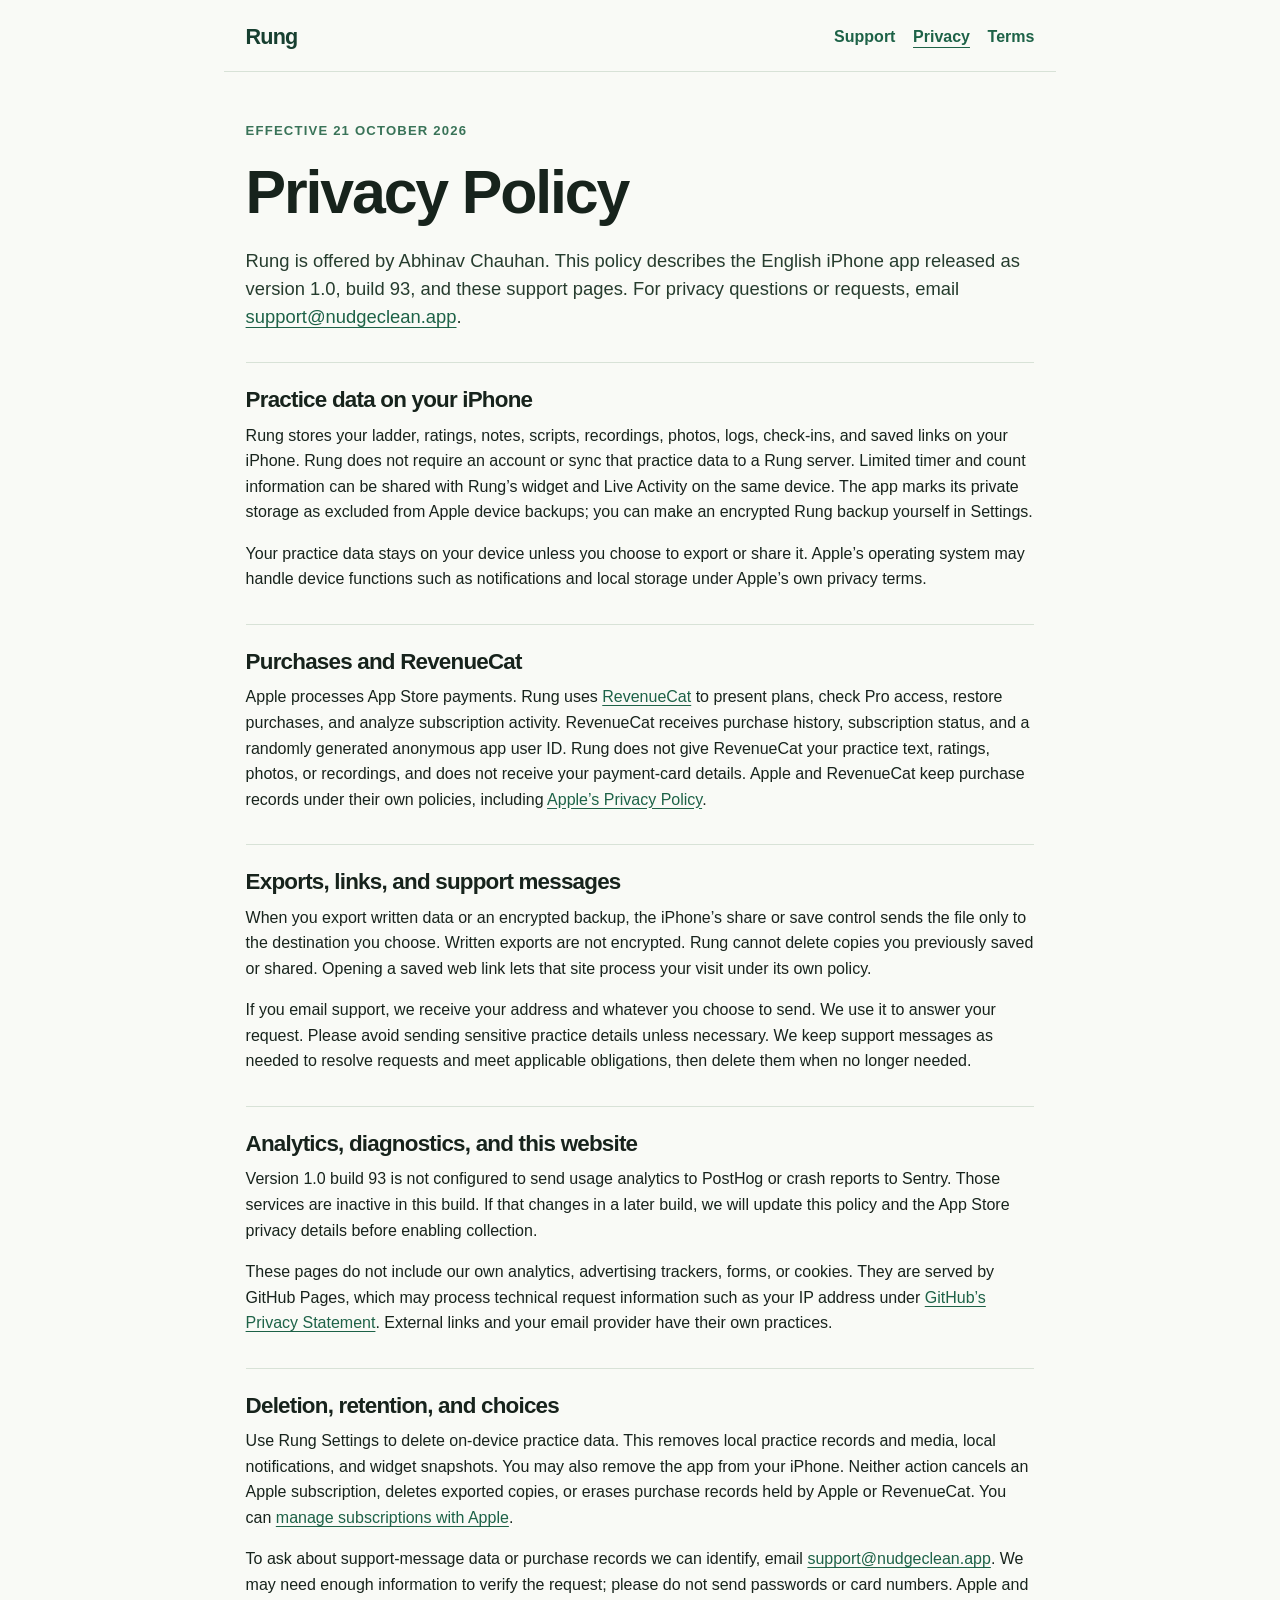
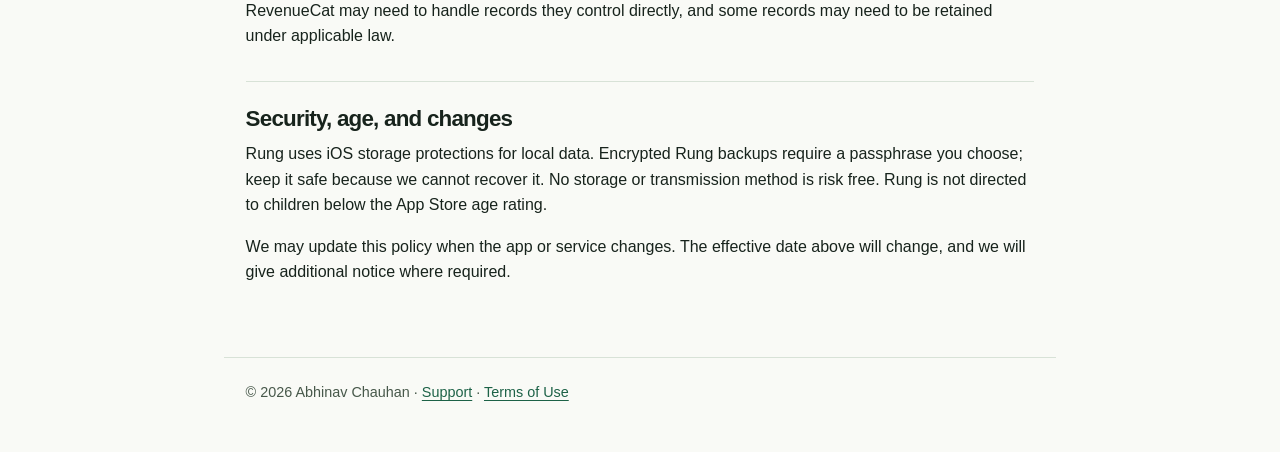
==== privacy.html @ 5bb9f36c "Publish Rung support, privacy, and terms pages" ====
<!doctype html>
<html lang="en">
<head>
  <meta charset="utf-8">
  <meta name="viewport" content="width=device-width, initial-scale=1">
  <meta name="description" content="How Rung handles practice data, purchases, and support requests.">
  <title>Privacy Policy · Rung</title>
  <link rel="stylesheet" href="style.css">
</head>
<body>
  <header class="site-header">
    <a class="brand" href="./">Rung</a>
    <nav aria-label="Site navigation"><a href="./">Support</a><a aria-current="page" href="privacy.html">Privacy</a><a href="terms.html">Terms</a></nav>
  </header>
  <main>
    <p class="eyebrow">Effective 21 October 2026</p>
    <h1>Privacy Policy</h1>
    <p class="lead">Rung is offered by Abhinav Chauhan. This policy describes the English iPhone app released as version 1.0, build 93, and these support pages. For privacy questions or requests, email <a href="mailto:support@nudgeclean.app?subject=Rung%20privacy">support@nudgeclean.app</a>.</p>
    <section><h2>Practice data on your iPhone</h2>
      <p>Rung stores your ladder, ratings, notes, scripts, recordings, photos, logs, check-ins, and saved links on your iPhone. Rung does not require an account or sync that practice data to a Rung server. Limited timer and count information can be shared with Rung’s widget and Live Activity on the same device. The app marks its private storage as excluded from Apple device backups; you can make an encrypted Rung backup yourself in Settings.</p>
      <p>Your practice data stays on your device unless you choose to export or share it. Apple’s operating system may handle device functions such as notifications and local storage under Apple’s own privacy terms.</p>
    </section>
    <section><h2>Purchases and RevenueCat</h2>
      <p>Apple processes App Store payments. Rung uses <a href="https://www.revenuecat.com/privacy/">RevenueCat</a> to present plans, check Pro access, restore purchases, and analyze subscription activity. RevenueCat receives purchase history, subscription status, and a randomly generated anonymous app user ID. Rung does not give RevenueCat your practice text, ratings, photos, or recordings, and does not receive your payment-card details. Apple and RevenueCat keep purchase records under their own policies, including <a href="https://www.apple.com/legal/privacy/">Apple’s Privacy Policy</a>.</p>
    </section>
    <section><h2>Exports, links, and support messages</h2>
      <p>When you export written data or an encrypted backup, the iPhone’s share or save control sends the file only to the destination you choose. Written exports are not encrypted. Rung cannot delete copies you previously saved or shared. Opening a saved web link lets that site process your visit under its own policy.</p>
      <p>If you email support, we receive your address and whatever you choose to send. We use it to answer your request. Please avoid sending sensitive practice details unless necessary. We keep support messages as needed to resolve requests and meet applicable obligations, then delete them when no longer needed.</p>
    </section>
    <section><h2>Analytics, diagnostics, and this website</h2>
      <p>Version 1.0 build 93 is not configured to send usage analytics to PostHog or crash reports to Sentry. Those services are inactive in this build. If that changes in a later build, we will update this policy and the App Store privacy details before enabling collection.</p>
      <p>These pages do not include our own analytics, advertising trackers, forms, or cookies. They are served by GitHub Pages, which may process technical request information such as your IP address under <a href="https://docs.github.com/en/site-policy/privacy-policies/github-general-privacy-statement">GitHub’s Privacy Statement</a>. External links and your email provider have their own practices.</p>
    </section>
    <section><h2>Deletion, retention, and choices</h2>
      <p>Use Rung Settings to delete on-device practice data. This removes local practice records and media, local notifications, and widget snapshots. You may also remove the app from your iPhone. Neither action cancels an Apple subscription, deletes exported copies, or erases purchase records held by Apple or RevenueCat. You can <a href="https://apps.apple.com/account/subscriptions">manage subscriptions with Apple</a>.</p>
      <p>To ask about support-message data or purchase records we can identify, email <a href="mailto:support@nudgeclean.app?subject=Rung%20data%20request">support@nudgeclean.app</a>. We may need enough information to verify the request; please do not send passwords or card numbers. Apple and RevenueCat may need to handle records they control directly, and some records may need to be retained under applicable law.</p>
    </section>
    <section><h2>Security, age, and changes</h2>
      <p>Rung uses iOS storage protections for local data. Encrypted Rung backups require a passphrase you choose; keep it safe because we cannot recover it. No storage or transmission method is risk free. Rung is not directed to children below the App Store age rating.</p>
      <p>We may update this policy when the app or service changes. The effective date above will change, and we will give additional notice where required.</p>
    </section>
  </main>
  <footer><p>© 2026 Abhinav Chauhan · <a href="./">Support</a> · <a href="terms.html">Terms of Use</a></p></footer>
</body>
</html>
---- style.css ----
:root{color-scheme:light;font-family:-apple-system,BlinkMacSystemFont,"Segoe UI",sans-serif;line-height:1.6;background:#f9faf6;color:#17231c}
*{box-sizing:border-box}
body{margin:0}
.site-header,main,footer{max-width:52rem;margin:auto;padding-left:1.35rem;padding-right:1.35rem}
.site-header{display:flex;justify-content:space-between;align-items:center;gap:1rem;padding-top:1.25rem;padding-bottom:1rem;border-bottom:1px solid #d8e2d7}
.brand{font-size:1.35rem;font-weight:800;letter-spacing:-.04em;color:#173f30;text-decoration:none}
nav{display:flex;gap:1.1rem;flex-wrap:wrap}
nav a{font-weight:600;text-decoration:none}
nav a[aria-current]{text-decoration:underline;text-underline-offset:.3em}
main{padding-top:2.6rem;padding-bottom:3.5rem}
h1,h2{line-height:1.18;letter-spacing:-.035em}
h1{font-size:clamp(2.3rem,6vw,3.8rem);margin:.25rem 0 1.15rem}
h2{font-size:1.4rem;margin:0 0 .55rem}
p{margin:.45rem 0 1rem}
.eyebrow{font-size:.82rem;font-weight:700;text-transform:uppercase;letter-spacing:.09em;color:#397358}
.lead{font-size:1.15rem;line-height:1.5;color:#263c2e}
section{border-top:1px solid #d8e2d7;padding-top:1.5rem;margin-top:2rem}
.notice{background:#edf4e9;border:0;border-radius:1rem;padding:1.4rem}
a{color:#1d6247;text-underline-offset:.2em;overflow-wrap:anywhere}
a:focus-visible{outline:3px solid #1d6247;outline-offset:3px}
footer{border-top:1px solid #d8e2d7;padding-top:1rem;padding-bottom:2rem;font-size:.9rem;color:#47584a}
@media(max-width:36rem){.site-header{align-items:flex-start;flex-direction:column}nav{gap:.9rem}main{padding-top:2rem}}
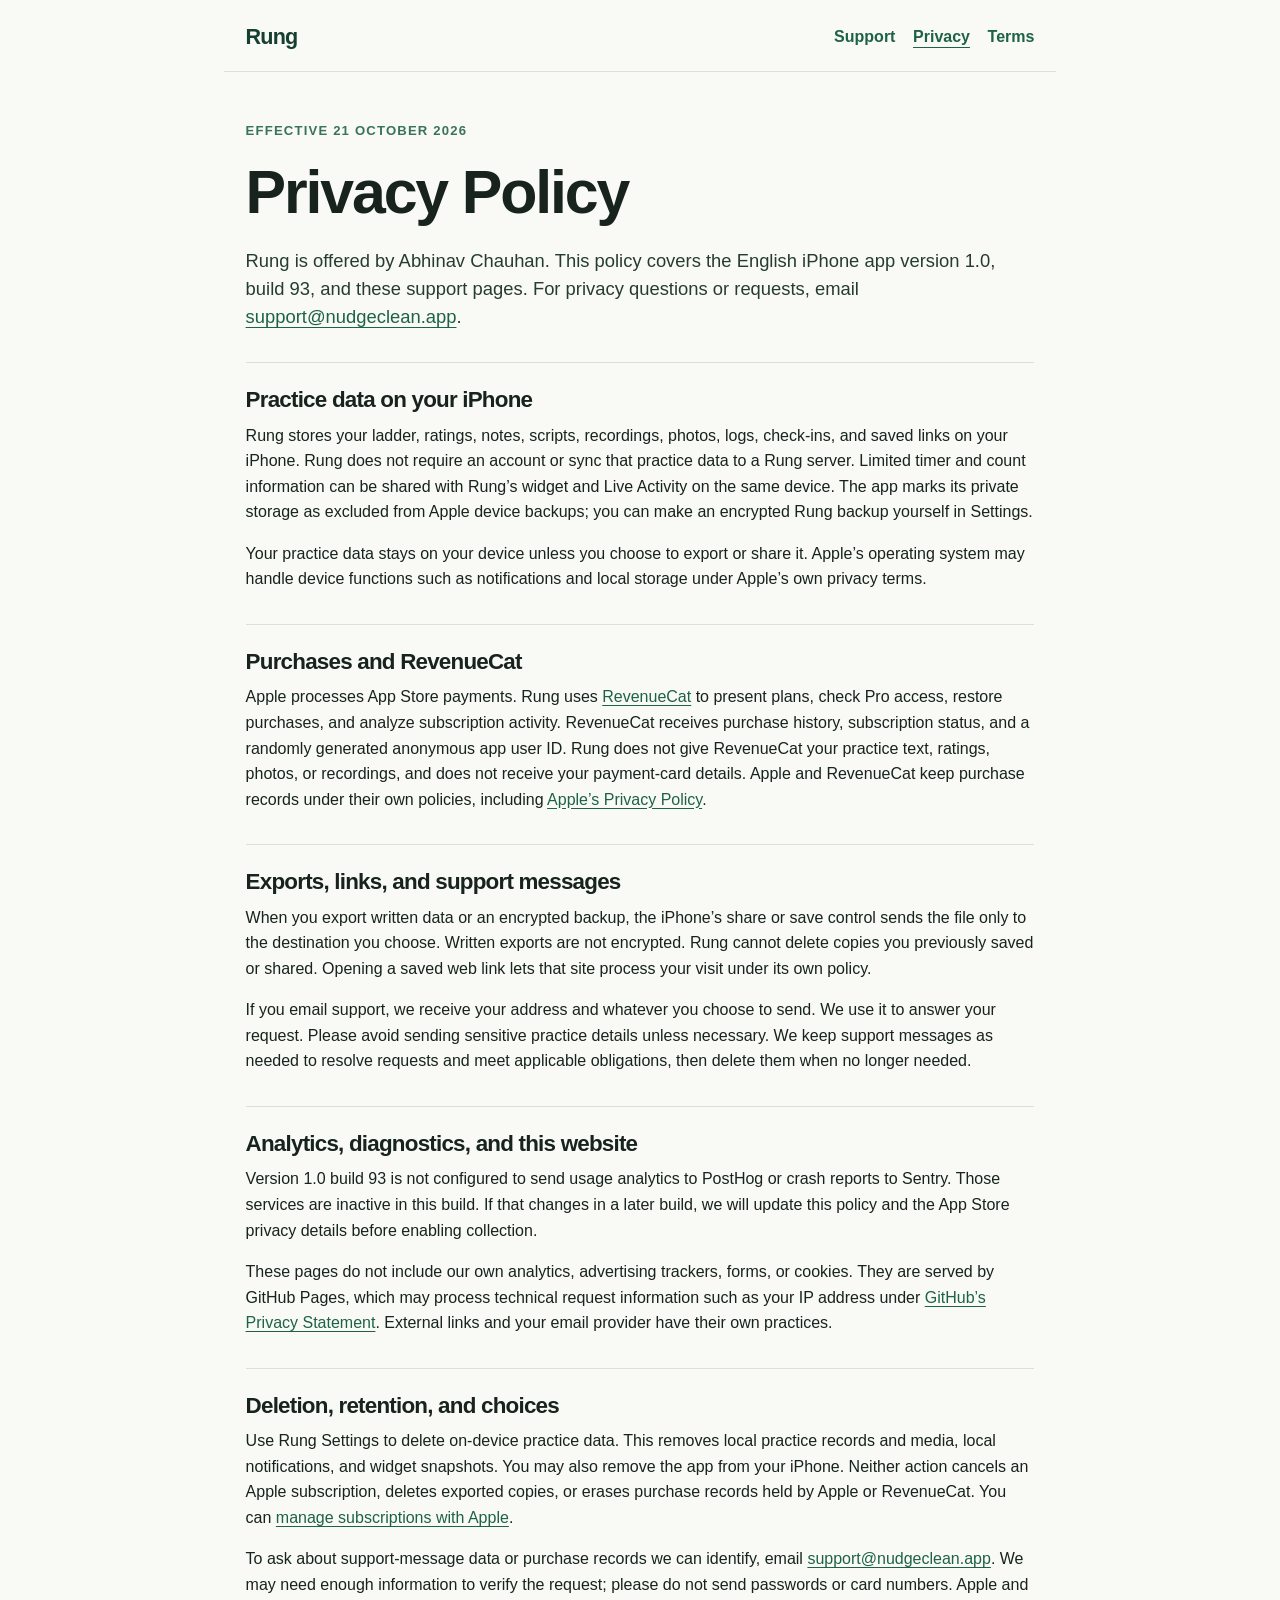
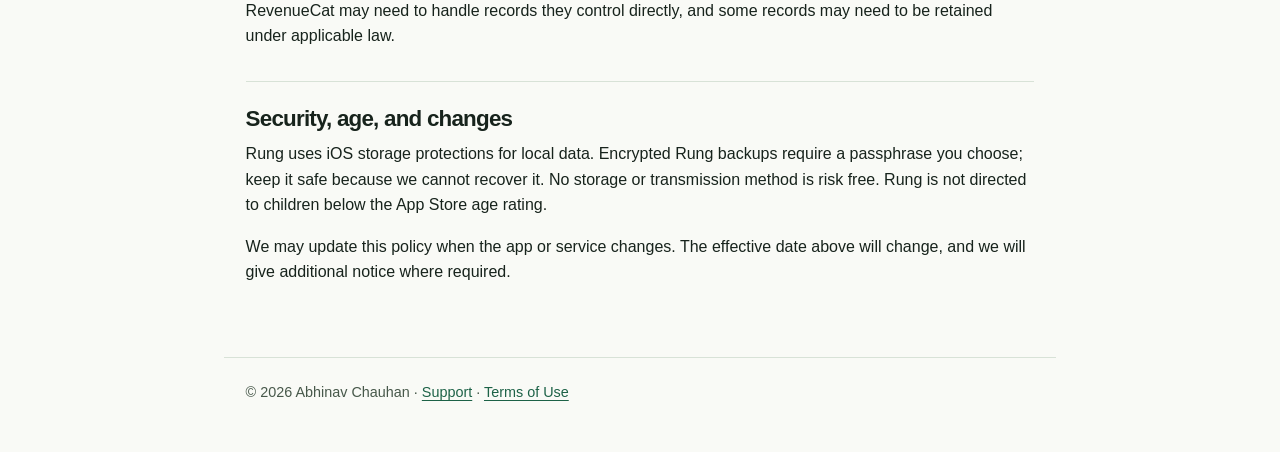
==== commit 2d099c00: "Clarify version covered by privacy policy" ====
--- a/privacy.html
+++ b/privacy.html
@@ -15,7 +15,7 @@
   <main>
     <p class="eyebrow">Effective 21 October 2026</p>
     <h1>Privacy Policy</h1>
-    <p class="lead">Rung is offered by Abhinav Chauhan. This policy describes the English iPhone app released as version 1.0, build 93, and these support pages. For privacy questions or requests, email <a href="mailto:support@nudgeclean.app?subject=Rung%20privacy">support@nudgeclean.app</a>.</p>
+    <p class="lead">Rung is offered by Abhinav Chauhan. This policy covers the English iPhone app version 1.0, build 93, and these support pages. For privacy questions or requests, email <a href="mailto:support@nudgeclean.app?subject=Rung%20privacy">support@nudgeclean.app</a>.</p>
     <section><h2>Practice data on your iPhone</h2>
       <p>Rung stores your ladder, ratings, notes, scripts, recordings, photos, logs, check-ins, and saved links on your iPhone. Rung does not require an account or sync that practice data to a Rung server. Limited timer and count information can be shared with Rung’s widget and Live Activity on the same device. The app marks its private storage as excluded from Apple device backups; you can make an encrypted Rung backup yourself in Settings.</p>
       <p>Your practice data stays on your device unless you choose to export or share it. Apple’s operating system may handle device functions such as notifications and local storage under Apple’s own privacy terms.</p>
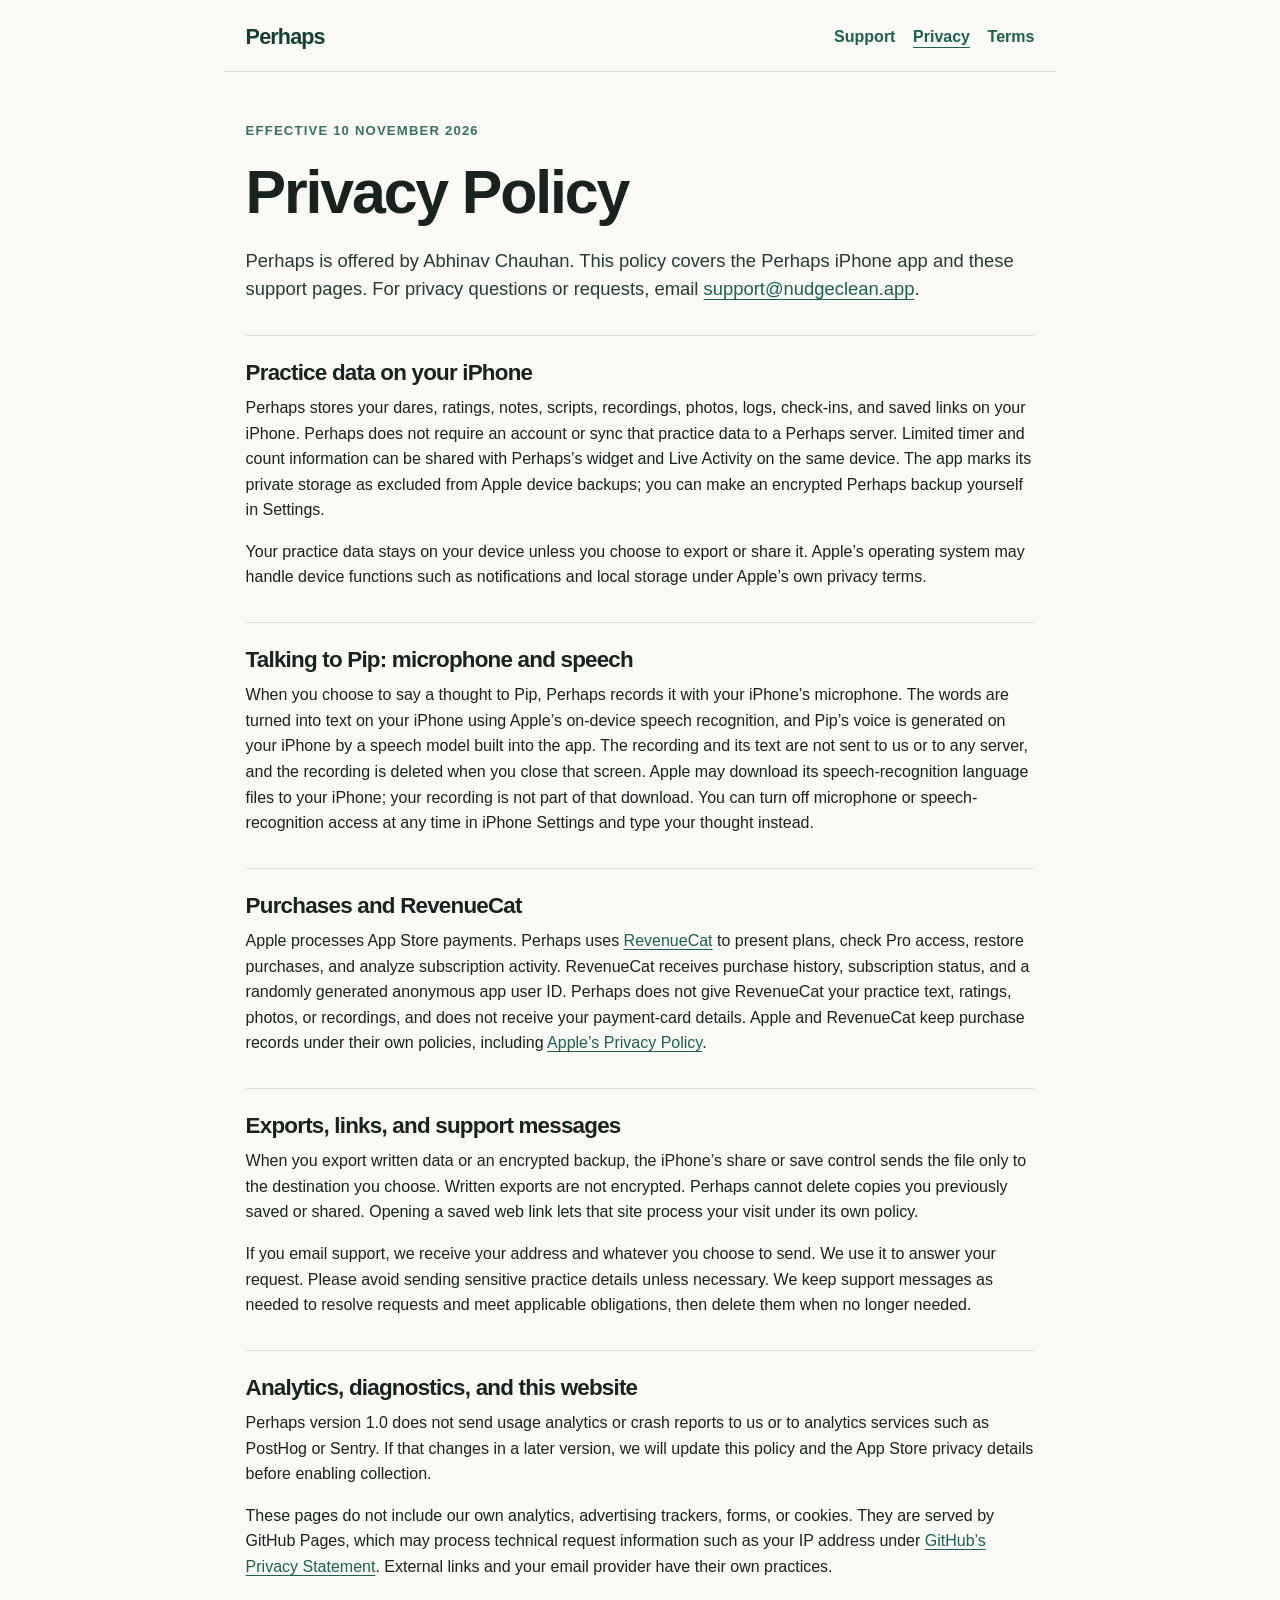
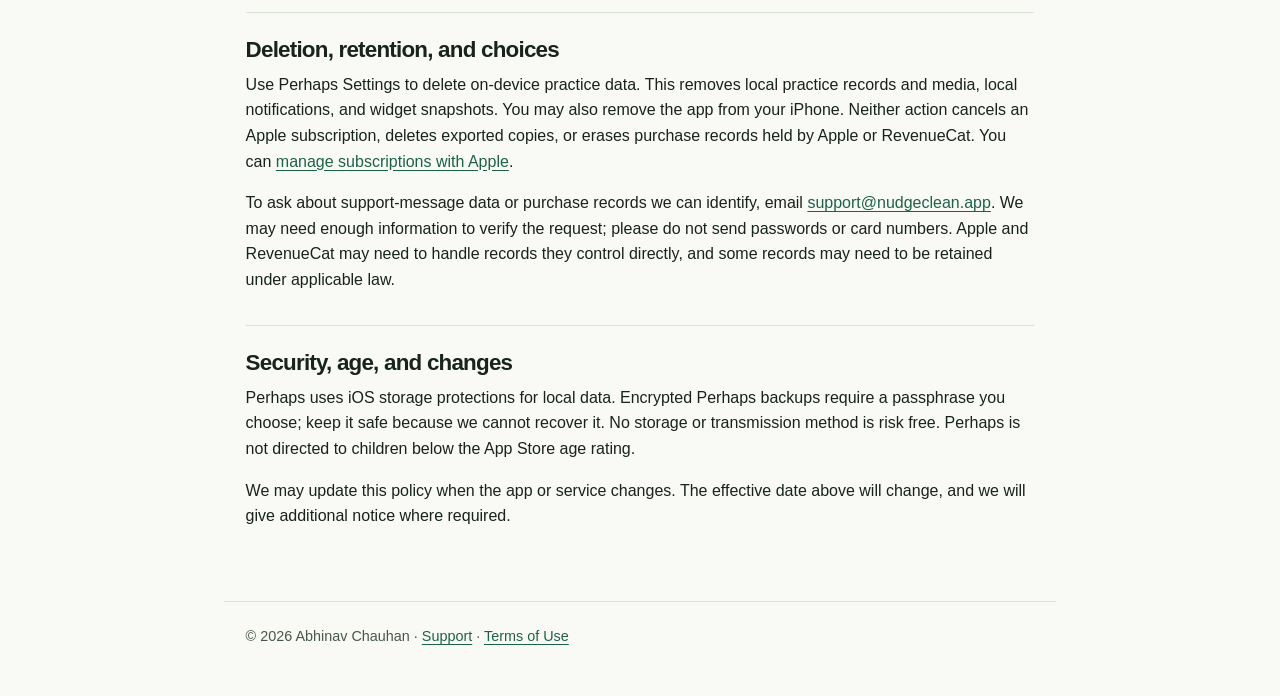
==== commit 9a7880de: "Rename support, privacy and terms pages to Perhaps; describe on-device Pip voice; drop lifetime plan" ====
--- a/privacy.html
+++ b/privacy.html
@@ -3,40 +3,43 @@
 <head>
   <meta charset="utf-8">
   <meta name="viewport" content="width=device-width, initial-scale=1">
-  <meta name="description" content="How Rung handles practice data, purchases, and support requests.">
-  <title>Privacy Policy · Rung</title>
+  <meta name="description" content="How Perhaps handles practice data, purchases, and support requests.">
+  <title>Privacy Policy · Perhaps</title>
   <link rel="stylesheet" href="style.css">
 </head>
 <body>
   <header class="site-header">
-    <a class="brand" href="./">Rung</a>
+    <a class="brand" href="./">Perhaps</a>
     <nav aria-label="Site navigation"><a href="./">Support</a><a aria-current="page" href="privacy.html">Privacy</a><a href="terms.html">Terms</a></nav>
   </header>
   <main>
-    <p class="eyebrow">Effective 21 October 2026</p>
+    <p class="eyebrow">Effective 10 November 2026</p>
     <h1>Privacy Policy</h1>
-    <p class="lead">Rung is offered by Abhinav Chauhan. This policy covers the English iPhone app version 1.0, build 93, and these support pages. For privacy questions or requests, email <a href="mailto:support@nudgeclean.app?subject=Rung%20privacy">support@nudgeclean.app</a>.</p>
+    <p class="lead">Perhaps is offered by Abhinav Chauhan. This policy covers the Perhaps iPhone app and these support pages. For privacy questions or requests, email <a href="mailto:support@nudgeclean.app?subject=Perhaps%20privacy">support@nudgeclean.app</a>.</p>
     <section><h2>Practice data on your iPhone</h2>
-      <p>Rung stores your ladder, ratings, notes, scripts, recordings, photos, logs, check-ins, and saved links on your iPhone. Rung does not require an account or sync that practice data to a Rung server. Limited timer and count information can be shared with Rung’s widget and Live Activity on the same device. The app marks its private storage as excluded from Apple device backups; you can make an encrypted Rung backup yourself in Settings.</p>
+      <p>Perhaps stores your dares, ratings, notes, scripts, recordings, photos, logs, check-ins, and saved links on your iPhone. Perhaps does not require an account or sync that practice data to a Perhaps server. Limited timer and count information can be shared with Perhaps’s widget and Live Activity on the same device. The app marks its private storage as excluded from Apple device backups; you can make an encrypted Perhaps backup yourself in Settings.</p>
       <p>Your practice data stays on your device unless you choose to export or share it. Apple’s operating system may handle device functions such as notifications and local storage under Apple’s own privacy terms.</p>
     </section>
+    <section><h2>Talking to Pip: microphone and speech</h2>
+      <p>When you choose to say a thought to Pip, Perhaps records it with your iPhone’s microphone. The words are turned into text on your iPhone using Apple’s on-device speech recognition, and Pip’s voice is generated on your iPhone by a speech model built into the app. The recording and its text are not sent to us or to any server, and the recording is deleted when you close that screen. Apple may download its speech-recognition language files to your iPhone; your recording is not part of that download. You can turn off microphone or speech-recognition access at any time in iPhone Settings and type your thought instead.</p>
+    </section>
     <section><h2>Purchases and RevenueCat</h2>
-      <p>Apple processes App Store payments. Rung uses <a href="https://www.revenuecat.com/privacy/">RevenueCat</a> to present plans, check Pro access, restore purchases, and analyze subscription activity. RevenueCat receives purchase history, subscription status, and a randomly generated anonymous app user ID. Rung does not give RevenueCat your practice text, ratings, photos, or recordings, and does not receive your payment-card details. Apple and RevenueCat keep purchase records under their own policies, including <a href="https://www.apple.com/legal/privacy/">Apple’s Privacy Policy</a>.</p>
+      <p>Apple processes App Store payments. Perhaps uses <a href="https://www.revenuecat.com/privacy/">RevenueCat</a> to present plans, check Pro access, restore purchases, and analyze subscription activity. RevenueCat receives purchase history, subscription status, and a randomly generated anonymous app user ID. Perhaps does not give RevenueCat your practice text, ratings, photos, or recordings, and does not receive your payment-card details. Apple and RevenueCat keep purchase records under their own policies, including <a href="https://www.apple.com/legal/privacy/">Apple’s Privacy Policy</a>.</p>
     </section>
     <section><h2>Exports, links, and support messages</h2>
-      <p>When you export written data or an encrypted backup, the iPhone’s share or save control sends the file only to the destination you choose. Written exports are not encrypted. Rung cannot delete copies you previously saved or shared. Opening a saved web link lets that site process your visit under its own policy.</p>
+      <p>When you export written data or an encrypted backup, the iPhone’s share or save control sends the file only to the destination you choose. Written exports are not encrypted. Perhaps cannot delete copies you previously saved or shared. Opening a saved web link lets that site process your visit under its own policy.</p>
       <p>If you email support, we receive your address and whatever you choose to send. We use it to answer your request. Please avoid sending sensitive practice details unless necessary. We keep support messages as needed to resolve requests and meet applicable obligations, then delete them when no longer needed.</p>
     </section>
     <section><h2>Analytics, diagnostics, and this website</h2>
-      <p>Version 1.0 build 93 is not configured to send usage analytics to PostHog or crash reports to Sentry. Those services are inactive in this build. If that changes in a later build, we will update this policy and the App Store privacy details before enabling collection.</p>
+      <p>Perhaps version 1.0 does not send usage analytics or crash reports to us or to analytics services such as PostHog or Sentry. If that changes in a later version, we will update this policy and the App Store privacy details before enabling collection.</p>
       <p>These pages do not include our own analytics, advertising trackers, forms, or cookies. They are served by GitHub Pages, which may process technical request information such as your IP address under <a href="https://docs.github.com/en/site-policy/privacy-policies/github-general-privacy-statement">GitHub’s Privacy Statement</a>. External links and your email provider have their own practices.</p>
     </section>
     <section><h2>Deletion, retention, and choices</h2>
-      <p>Use Rung Settings to delete on-device practice data. This removes local practice records and media, local notifications, and widget snapshots. You may also remove the app from your iPhone. Neither action cancels an Apple subscription, deletes exported copies, or erases purchase records held by Apple or RevenueCat. You can <a href="https://apps.apple.com/account/subscriptions">manage subscriptions with Apple</a>.</p>
-      <p>To ask about support-message data or purchase records we can identify, email <a href="mailto:support@nudgeclean.app?subject=Rung%20data%20request">support@nudgeclean.app</a>. We may need enough information to verify the request; please do not send passwords or card numbers. Apple and RevenueCat may need to handle records they control directly, and some records may need to be retained under applicable law.</p>
+      <p>Use Perhaps Settings to delete on-device practice data. This removes local practice records and media, local notifications, and widget snapshots. You may also remove the app from your iPhone. Neither action cancels an Apple subscription, deletes exported copies, or erases purchase records held by Apple or RevenueCat. You can <a href="https://apps.apple.com/account/subscriptions">manage subscriptions with Apple</a>.</p>
+      <p>To ask about support-message data or purchase records we can identify, email <a href="mailto:support@nudgeclean.app?subject=Perhaps%20data%20request">support@nudgeclean.app</a>. We may need enough information to verify the request; please do not send passwords or card numbers. Apple and RevenueCat may need to handle records they control directly, and some records may need to be retained under applicable law.</p>
     </section>
     <section><h2>Security, age, and changes</h2>
-      <p>Rung uses iOS storage protections for local data. Encrypted Rung backups require a passphrase you choose; keep it safe because we cannot recover it. No storage or transmission method is risk free. Rung is not directed to children below the App Store age rating.</p>
+      <p>Perhaps uses iOS storage protections for local data. Encrypted Perhaps backups require a passphrase you choose; keep it safe because we cannot recover it. No storage or transmission method is risk free. Perhaps is not directed to children below the App Store age rating.</p>
       <p>We may update this policy when the app or service changes. The effective date above will change, and we will give additional notice where required.</p>
     </section>
   </main>
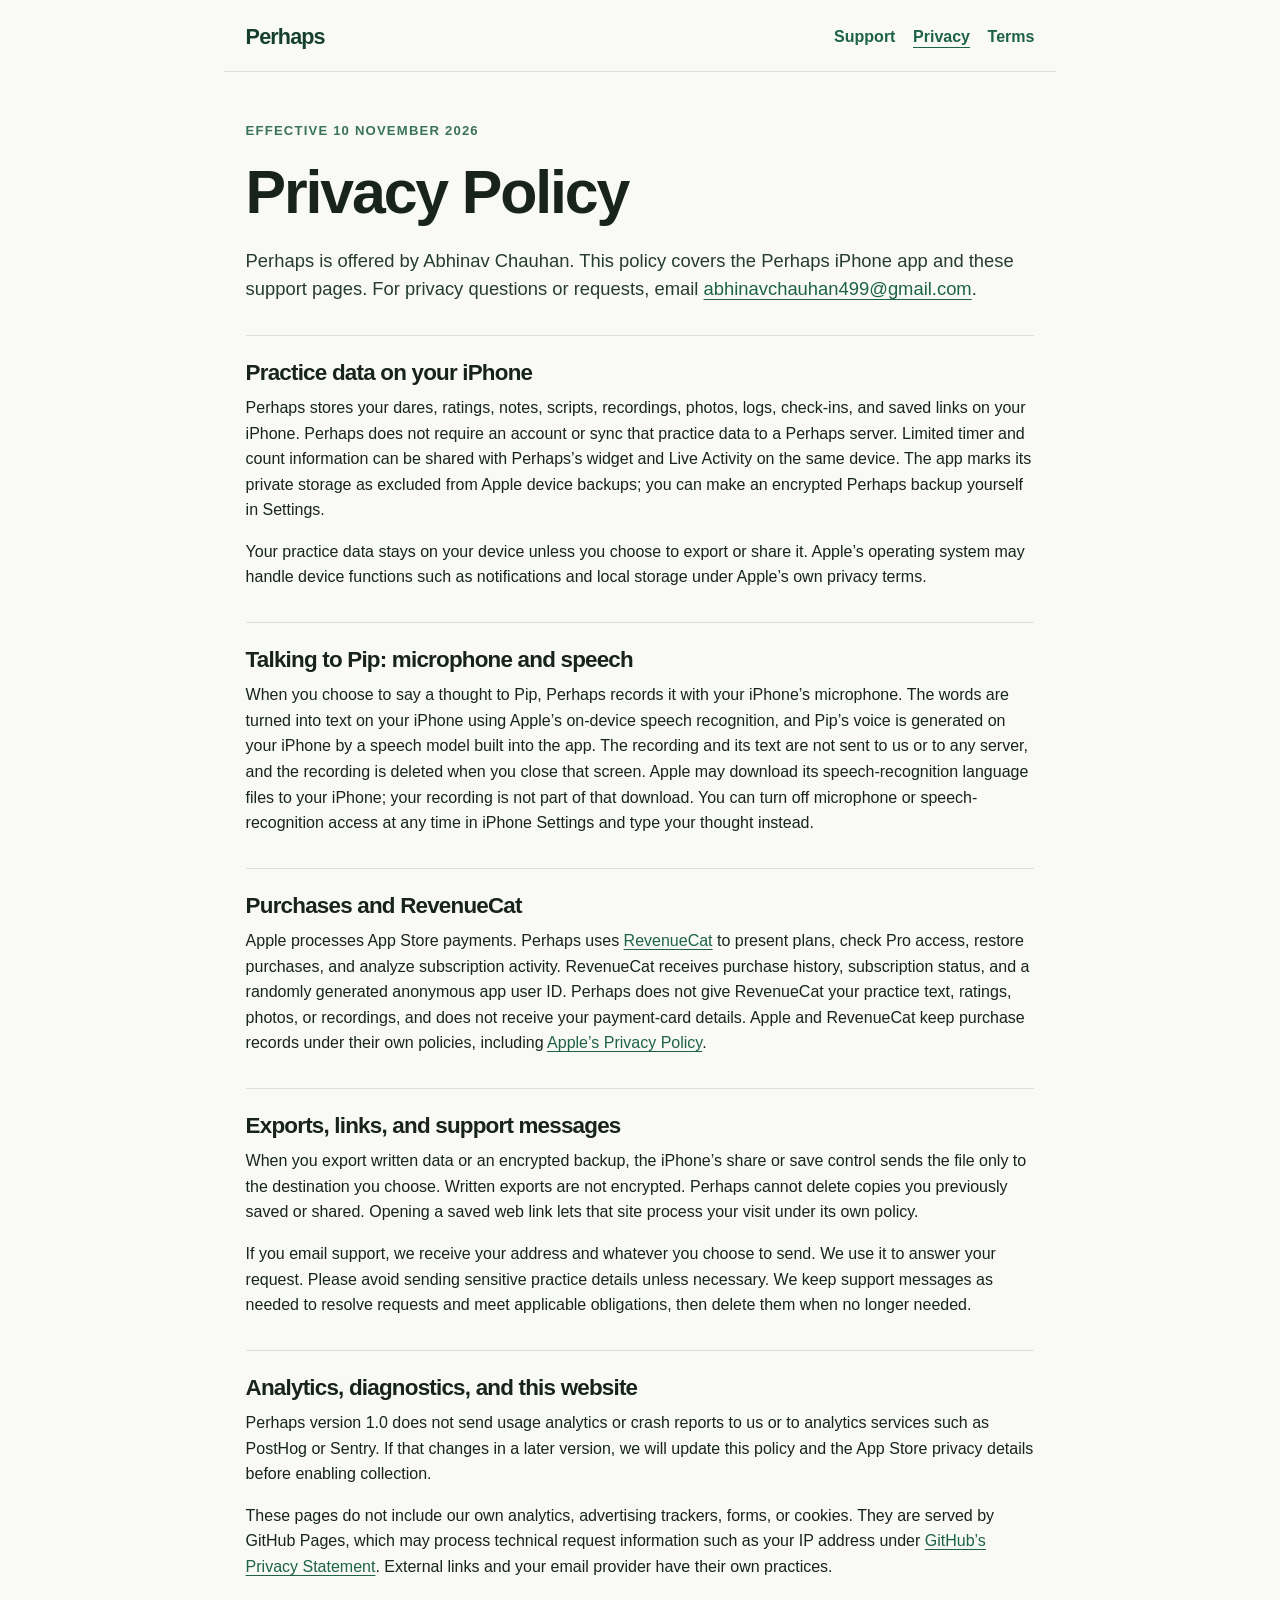
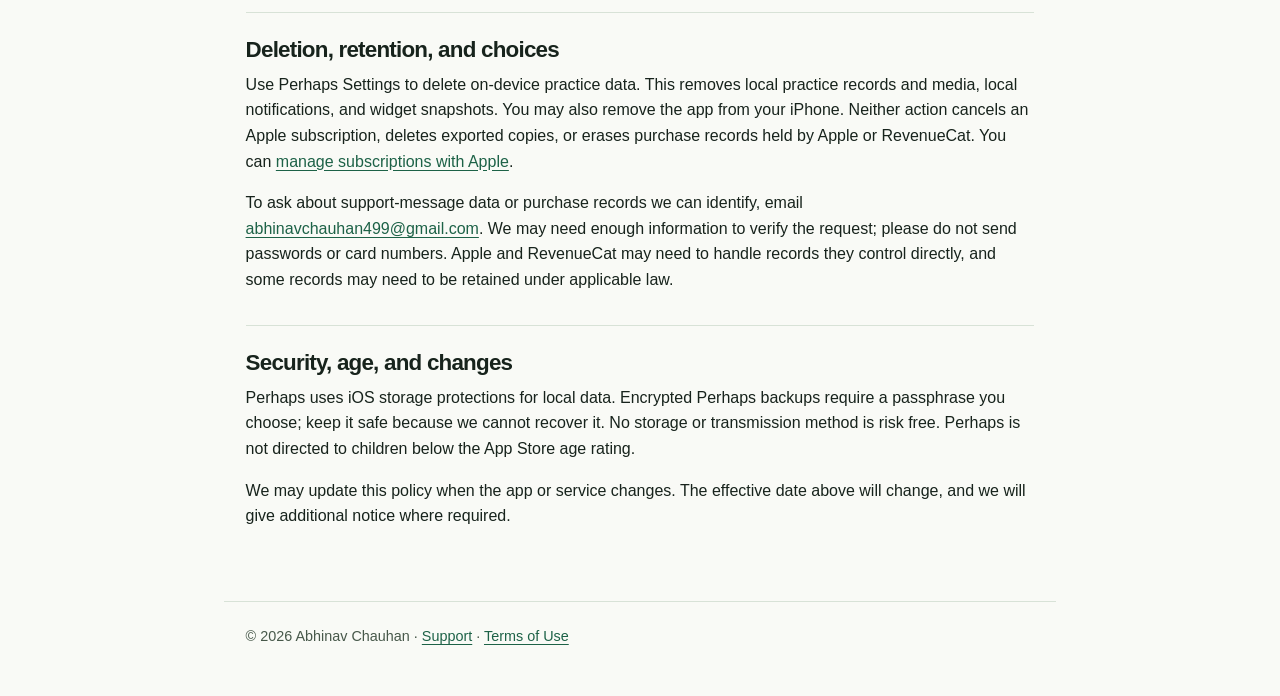
==== commit 94f8bdae: "Use abhinavchauhan499@gmail.com as the support and privacy contact Co-Authored-By: Claude Opus 5.5 <" ====
--- a/privacy.html
+++ b/privacy.html
@@ -15,7 +15,7 @@
   <main>
     <p class="eyebrow">Effective 10 November 2026</p>
     <h1>Privacy Policy</h1>
-    <p class="lead">Perhaps is offered by Abhinav Chauhan. This policy covers the Perhaps iPhone app and these support pages. For privacy questions or requests, email <a href="mailto:support@nudgeclean.app?subject=Perhaps%20privacy">support@nudgeclean.app</a>.</p>
+    <p class="lead">Perhaps is offered by Abhinav Chauhan. This policy covers the Perhaps iPhone app and these support pages. For privacy questions or requests, email <a href="mailto:abhinavchauhan499@gmail.com?subject=Perhaps%20privacy">abhinavchauhan499@gmail.com</a>.</p>
     <section><h2>Practice data on your iPhone</h2>
       <p>Perhaps stores your dares, ratings, notes, scripts, recordings, photos, logs, check-ins, and saved links on your iPhone. Perhaps does not require an account or sync that practice data to a Perhaps server. Limited timer and count information can be shared with Perhaps’s widget and Live Activity on the same device. The app marks its private storage as excluded from Apple device backups; you can make an encrypted Perhaps backup yourself in Settings.</p>
       <p>Your practice data stays on your device unless you choose to export or share it. Apple’s operating system may handle device functions such as notifications and local storage under Apple’s own privacy terms.</p>
@@ -36,7 +36,7 @@
     </section>
     <section><h2>Deletion, retention, and choices</h2>
       <p>Use Perhaps Settings to delete on-device practice data. This removes local practice records and media, local notifications, and widget snapshots. You may also remove the app from your iPhone. Neither action cancels an Apple subscription, deletes exported copies, or erases purchase records held by Apple or RevenueCat. You can <a href="https://apps.apple.com/account/subscriptions">manage subscriptions with Apple</a>.</p>
-      <p>To ask about support-message data or purchase records we can identify, email <a href="mailto:support@nudgeclean.app?subject=Perhaps%20data%20request">support@nudgeclean.app</a>. We may need enough information to verify the request; please do not send passwords or card numbers. Apple and RevenueCat may need to handle records they control directly, and some records may need to be retained under applicable law.</p>
+      <p>To ask about support-message data or purchase records we can identify, email <a href="mailto:abhinavchauhan499@gmail.com?subject=Perhaps%20data%20request">abhinavchauhan499@gmail.com</a>. We may need enough information to verify the request; please do not send passwords or card numbers. Apple and RevenueCat may need to handle records they control directly, and some records may need to be retained under applicable law.</p>
     </section>
     <section><h2>Security, age, and changes</h2>
       <p>Perhaps uses iOS storage protections for local data. Encrypted Perhaps backups require a passphrase you choose; keep it safe because we cannot recover it. No storage or transmission method is risk free. Perhaps is not directed to children below the App Store age rating.</p>
